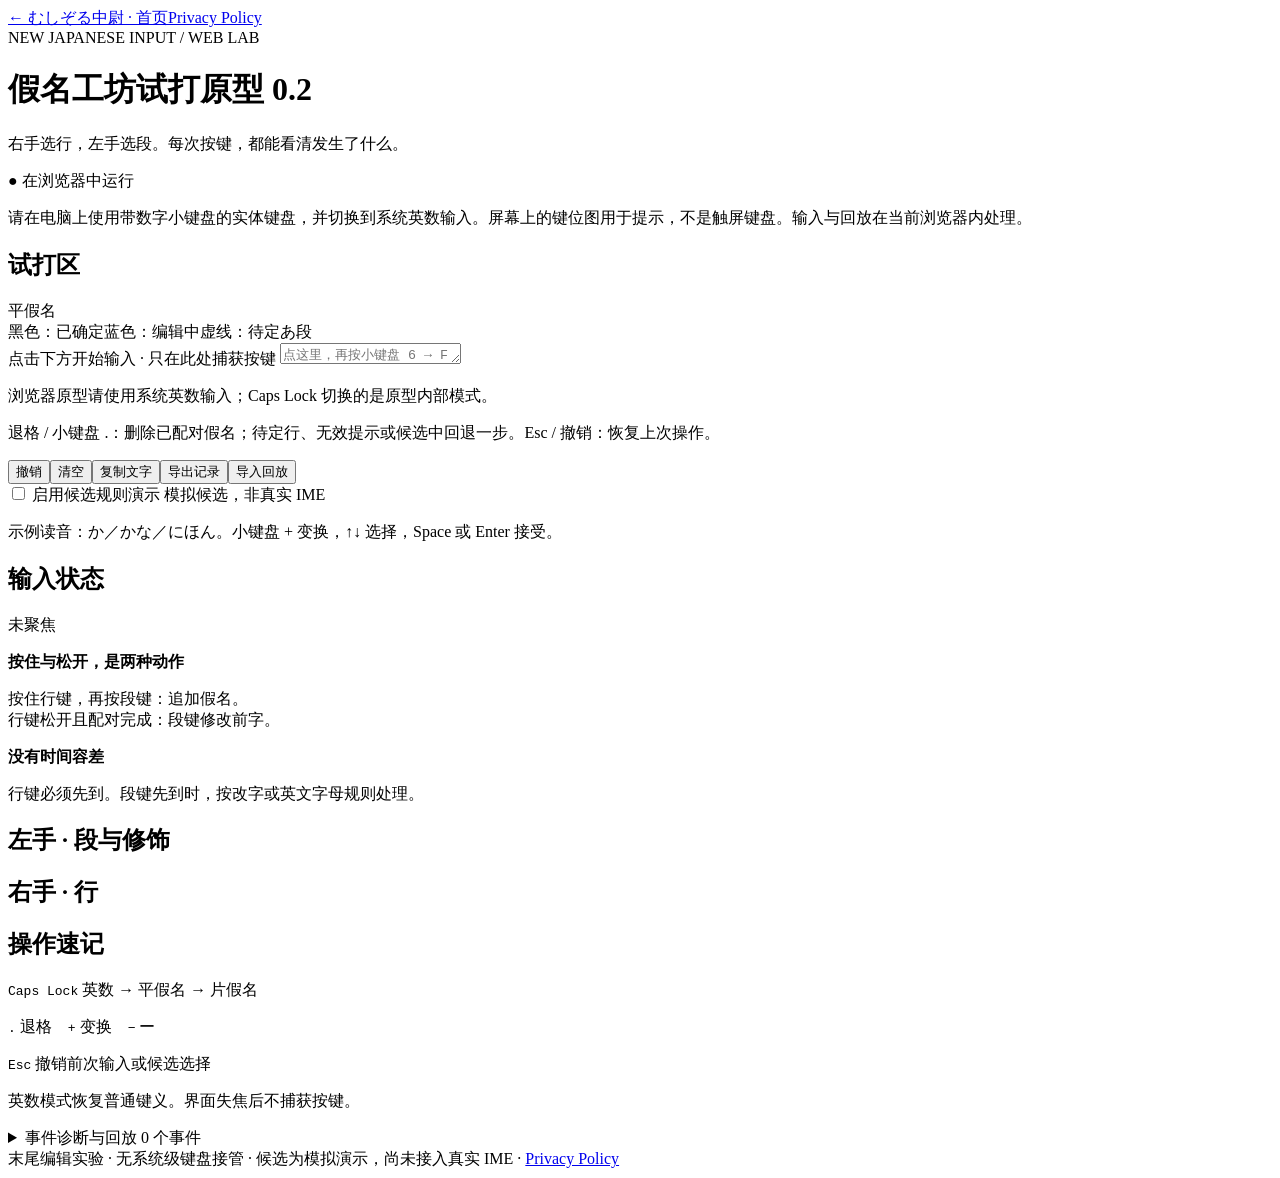
==== japanese-input/index.html @ e24f1cda "Add initial HTML structure for Japanese input tool" ====
<!doctype html>
<html lang="zh-CN"><head><meta charset="utf-8"><meta name="viewport" content="width=device-width,initial-scale=1"><title>假名工坊 · 日文输入试打 | むしぞる中尉</title><link rel="stylesheet" href="./style.css"></head>
<body><main><nav class="site-links" aria-label="站点导航"><a href="../">← むしぞる中尉 · 首页</a><a href="/privacy">Privacy Policy</a></nav>
<header><div><span class="eyebrow">NEW JAPANESE INPUT / WEB LAB</span><h1>假名工坊<span>试打原型 0.2</span></h1><p>右手选行，左手选段。每次按键，都能看清发生了什么。</p></div><div class="local">● 在浏览器中运行</div></header>
<p class="web-help">请在电脑上使用带数字小键盘的实体键盘，并切换到系统英数输入。屏幕上的键位图用于提示，不是触屏键盘。输入与回放在当前浏览器内处理。</p><section class="workspace"><div class="editor-card">
<div class="section-title"><h2>试打区</h2><span id="mode" class="badge">平假名</span></div>
<div id="output" aria-live="polite" class="output"></div>
<div class="legend"><span>黑色：已确定</span><span class="blue">蓝色：编辑中</span><span class="amber">虚线：待定あ段</span></div>
<label for="capture">点击下方开始输入 · 只在此处捕获按键</label>
<textarea id="capture" rows="1" autocomplete="off" spellcheck="false" aria-label="试打按键输入" placeholder="点这里，再按小键盘 6 → F → D，观察「か → き」"></textarea>
<p id="notice" role="status">浏览器原型请使用系统英数输入；Caps Lock 切换的是原型内部模式。</p>
<p id="log-warning" role="status" aria-live="polite"></p>
<p class="edit-help">退格 / 小键盘 .：删除已配对假名；待定行、无效提示或候选中回退一步。Esc / 撤销：恢复上次操作。</p>
<div class="toolbar"><button id="undo">撤销</button><button id="clear">清空</button><button id="copy">复制文字</button><button id="export">导出记录</button><button id="import">导入回放</button><input type="file" id="file" accept=".json" hidden></div>
<div class="candidate-panel"><label class="toggle"><input id="demo" type="checkbox"> 启用候选规则演示 <span>模拟候选，非真实 IME</span></label><p>示例读音：か／かな／にほん。小键盘 + 变换，↑↓ 选择，Space 或 Enter 接受。</p><div id="candidates"></div></div>
</div><aside><div class="section-title"><h2>输入状态</h2><span id="focus">未聚焦</span></div><dl id="status"></dl><div class="hint"><strong>按住与松开，是两种动作</strong><p>按住行键，再按段键：追加假名。<br>行键松开且配对完成：段键修改前字。</p></div><div class="hint"><strong>没有时间容差</strong><p>行键必须先到。段键先到时，按改字或英文字母规则处理。</p></div></aside></section>
<section class="keyboards"><div><h2>左手 · 段与修饰</h2><div class="left-grid" id="left-keys"></div></div><div><h2>右手 · 行</h2><div class="num-grid" id="num-keys"></div></div><div class="shortcuts"><h2>操作速记</h2><p><kbd>Caps Lock</kbd> 英数 → 平假名 → 片假名</p><p><kbd>.</kbd> 退格　<kbd>+</kbd> 变换　<kbd>−</kbd> ー</p><p><kbd>Esc</kbd> 撤销前次输入或候选选择</p><p>英数模式恢复普通键义。界面失焦后不捕获按键。</p></div></section>
<details id="diagnostics"><summary>事件诊断与回放 <span id="count">0 个事件</span></summary><pre id="log"></pre></details>
<footer>末尾编辑实验 · 无系统级键盘接管 · 候选为模拟演示，尚未接入真实 IME · <a href="/privacy">Privacy Policy</a></footer>
</main><script type="module" src="./app.mjs"></script></body></html>
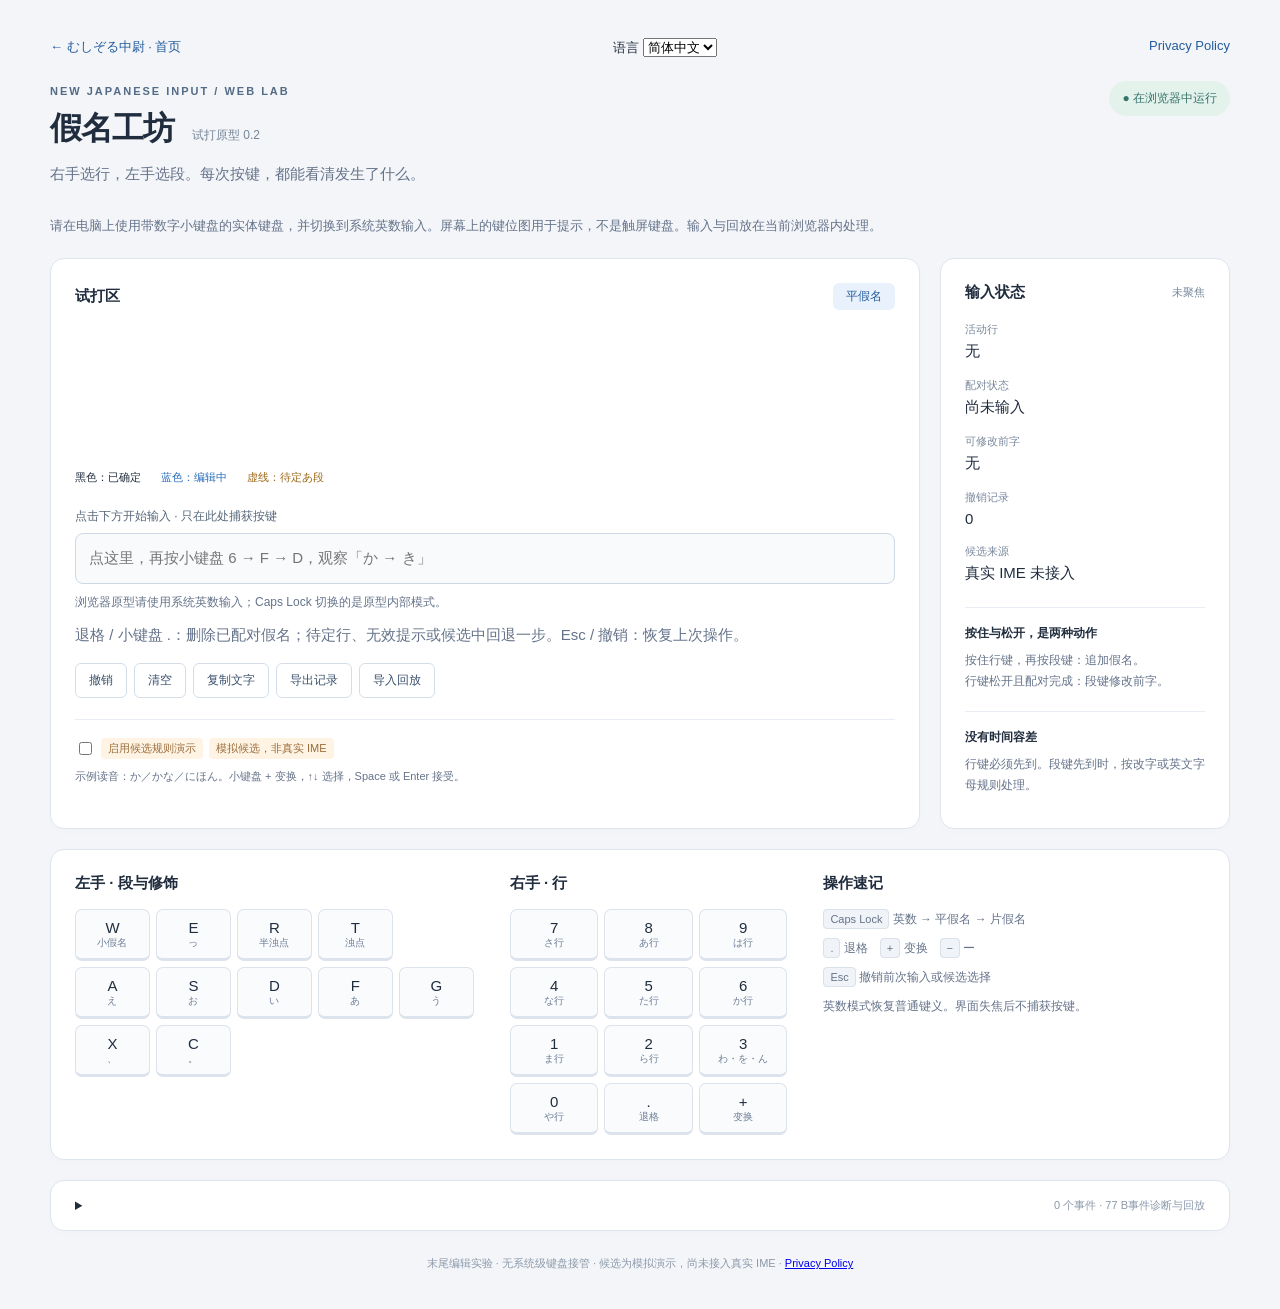
==== commit f76de3a1: "Refactor Japanese input HTML structure and content" ====
--- a/japanese-input/index.html
+++ b/japanese-input/index.html
@@ -1,20 +1,119 @@
 <!doctype html>
-<html lang="zh-CN"><head><meta charset="utf-8"><meta name="viewport" content="width=device-width,initial-scale=1"><title>假名工坊 · 日文输入试打 | むしぞる中尉</title><link rel="stylesheet" href="./style.css"></head>
-<body><main><nav class="site-links" aria-label="站点导航"><a href="../">← むしぞる中尉 · 首页</a><a href="/privacy">Privacy Policy</a></nav>
-<header><div><span class="eyebrow">NEW JAPANESE INPUT / WEB LAB</span><h1>假名工坊<span>试打原型 0.2</span></h1><p>右手选行，左手选段。每次按键，都能看清发生了什么。</p></div><div class="local">● 在浏览器中运行</div></header>
-<p class="web-help">请在电脑上使用带数字小键盘的实体键盘，并切换到系统英数输入。屏幕上的键位图用于提示，不是触屏键盘。输入与回放在当前浏览器内处理。</p><section class="workspace"><div class="editor-card">
-<div class="section-title"><h2>试打区</h2><span id="mode" class="badge">平假名</span></div>
+<html lang="zh-CN">
+
+<head>
+  <meta charset="utf-8">
+  <meta name="viewport" content="width=device-width,initial-scale=1">
+  <title>假名工坊 · 日文输入试打 | むしぞる中尉</title>
+  <link rel="stylesheet" href="./style.css">
+</head>
+
+<body>
+  <main>
+    <nav class="site-links" id="top-nav" aria-label="站点导航">
+      <a id="site-home" href="../">← むしぞる中尉 · 首页</a>
+      <div class="language-picker">
+        <label for="language-select" id="language-label">语言</label>
+        <select id="language-select" aria-label="语言选择">
+          <option value="zh-Hans">简体中文</option>
+          <option value="zh-Hant">繁體中文</option>
+          <option value="ja">日本語</option>
+          <option value="en">English</option>
+          <option value="es">Español</option>
+          <option value="ko">한국어</option>
+        </select>
+      </div>
+      <a id="top-privacy" href="/privacy">Privacy Policy</a>
+    </nav>
+
+    <header>
+      <div>
+        <span class="eyebrow" id="page-eyebrow">NEW JAPANESE INPUT / WEB LAB</span>
+        <h1 id="page-title">假名工坊<span id="prototype-version">试打原型 0.2</span></h1>
+        <p id="page-lead">右手选行，左手选段。每次按键，都能看清发生了什么。</p>
+      </div>
+      <div class="local" id="local-status">● 在浏览器中运行</div>
+    </header>
+
+    <p class="web-help" id="web-help">请在电脑上使用带数字小键盘的实体键盘，并切换到系统英数输入。屏幕上的键位图用于提示，不是触屏键盘。输入与回放在当前浏览器内处理。</p>
+    <section class="workspace">
+      <div class="editor-card">
+        <div class="section-title">
+          <h2 id="trial-title">试打区</h2>
+          <span id="mode" class="badge">平假名</span>
+        </div>
 <div id="output" aria-live="polite" class="output"></div>
-<div class="legend"><span>黑色：已确定</span><span class="blue">蓝色：编辑中</span><span class="amber">虚线：待定あ段</span></div>
-<label for="capture">点击下方开始输入 · 只在此处捕获按键</label>
-<textarea id="capture" rows="1" autocomplete="off" spellcheck="false" aria-label="试打按键输入" placeholder="点这里，再按小键盘 6 → F → D，观察「か → き」"></textarea>
-<p id="notice" role="status">浏览器原型请使用系统英数输入；Caps Lock 切换的是原型内部模式。</p>
-<p id="log-warning" role="status" aria-live="polite"></p>
-<p class="edit-help">退格 / 小键盘 .：删除已配对假名；待定行、无效提示或候选中回退一步。Esc / 撤销：恢复上次操作。</p>
-<div class="toolbar"><button id="undo">撤销</button><button id="clear">清空</button><button id="copy">复制文字</button><button id="export">导出记录</button><button id="import">导入回放</button><input type="file" id="file" accept=".json" hidden></div>
-<div class="candidate-panel"><label class="toggle"><input id="demo" type="checkbox"> 启用候选规则演示 <span>模拟候选，非真实 IME</span></label><p>示例读音：か／かな／にほん。小键盘 + 变换，↑↓ 选择，Space 或 Enter 接受。</p><div id="candidates"></div></div>
-</div><aside><div class="section-title"><h2>输入状态</h2><span id="focus">未聚焦</span></div><dl id="status"></dl><div class="hint"><strong>按住与松开，是两种动作</strong><p>按住行键，再按段键：追加假名。<br>行键松开且配对完成：段键修改前字。</p></div><div class="hint"><strong>没有时间容差</strong><p>行键必须先到。段键先到时，按改字或英文字母规则处理。</p></div></aside></section>
-<section class="keyboards"><div><h2>左手 · 段与修饰</h2><div class="left-grid" id="left-keys"></div></div><div><h2>右手 · 行</h2><div class="num-grid" id="num-keys"></div></div><div class="shortcuts"><h2>操作速记</h2><p><kbd>Caps Lock</kbd> 英数 → 平假名 → 片假名</p><p><kbd>.</kbd> 退格　<kbd>+</kbd> 变换　<kbd>−</kbd> ー</p><p><kbd>Esc</kbd> 撤销前次输入或候选选择</p><p>英数模式恢复普通键义。界面失焦后不捕获按键。</p></div></section>
-<details id="diagnostics"><summary>事件诊断与回放 <span id="count">0 个事件</span></summary><pre id="log"></pre></details>
-<footer>末尾编辑实验 · 无系统级键盘接管 · 候选为模拟演示，尚未接入真实 IME · <a href="/privacy">Privacy Policy</a></footer>
-</main><script type="module" src="./app.mjs"></script></body></html>
+        <div class="legend"><span id="legend-committed">黑色：已确定</span><span id="legend-editing" class="blue">蓝色：编辑中</span><span id="legend-pending" class="amber">虚线：待定あ段</span></div>
+        <label id="capture-label" for="capture">点击下方开始输入 · 只在此处捕获按键</label>
+        <textarea id="capture" rows="1" autocomplete="off" spellcheck="false" aria-label="试打按键输入" placeholder="点这里，再按小键盘 6 → F → D，观察「か → き」"></textarea>
+        <p id="notice" role="status">浏览器原型请使用系统英数输入；Caps Lock 切换的是原型内部模式。</p>
+        <p id="log-warning" role="status" aria-live="polite"></p>
+        <p class="edit-help" id="edit-help">退格 / 小键盘 .：删除已配对假名；待定行、无效提示或候选中回退一步。Esc / 撤销：恢复上次操作。</p>
+        <div class="toolbar">
+          <button id="undo">撤销</button>
+          <button id="clear">清空</button>
+          <button id="copy">复制文字</button>
+          <button id="export">导出记录</button>
+          <button id="import">导入回放</button>
+          <input type="file" id="file" accept=".json" hidden>
+        </div>
+        <div class="candidate-panel">
+          <label class="toggle">
+            <input id="demo" type="checkbox">
+            <span id="candidate-label">启用候选规则演示</span>
+            <span id="candidate-badge">模拟候选，非真实 IME</span>
+          </label>
+          <p id="candidate-help">示例读音：か／かな／にほん。小键盘 + 变换，↑↓ 选择，Space 或 Enter 接受。</p>
+          <div id="candidates"></div>
+        </div>
+      </div>
+
+      <aside>
+        <div class="section-title">
+          <h2 id="status-title">输入状态</h2>
+          <span id="focus">未聚焦</span>
+        </div>
+        <dl id="status"></dl>
+        <div class="hint">
+          <strong id="hint-actions-title">按住与松开，是两种动作</strong>
+          <p id="hint-actions">按住行键，再按段键：追加假名。<br>行键松开且配对完成：段键修改前字。</p>
+        </div>
+        <div class="hint">
+          <strong id="hint-order-title">没有时间容差</strong>
+          <p id="hint-order">行键必须先到。段键先到时，按改字或英文字母规则处理。</p>
+        </div>
+      </aside>
+    </section>
+
+    <section class="keyboards">
+      <div>
+        <h2 id="left-title">左手 · 段与修饰</h2>
+        <div class="left-grid" id="left-keys"></div>
+      </div>
+      <div>
+        <h2 id="right-title">右手 · 行</h2>
+        <div class="num-grid" id="num-keys"></div>
+      </div>
+      <div class="shortcuts">
+        <h2 id="shortcuts-title">操作速记</h2>
+        <p id="shortcut-mode"><kbd>Caps Lock</kbd> 英数 → 平假名 → 片假名</p>
+        <p id="shortcut-keys"><kbd>.</kbd> 退格　<kbd>+</kbd> 变换　<kbd>−</kbd> ー</p>
+        <p id="shortcut-undo"><kbd>Esc</kbd> 撤销前次输入或候选选择</p>
+        <p id="shortcut-focus">英数模式恢复普通键义。界面失焦后不捕获按键。</p>
+      </div>
+    </section>
+
+    <details id="diagnostics">
+      <summary><span id="diagnostics-title">事件诊断与回放</span> <span id="count">0 个事件</span></summary>
+      <pre id="log"></pre>
+    </details>
+
+    <footer>
+      <span id="footer-text">末尾编辑实验 · 无系统级键盘接管 · 候选为模拟演示，尚未接入真实 IME · </span>
+      <a id="footer-privacy" href="/privacy">Privacy Policy</a>
+    </footer>
+  </main>
+  <script type="module" src="./app.mjs"></script>
+</body>
+
+</html>
--- a/japanese-input/style.css
+++ b/japanese-input/style.css
@@ -0,0 +1,3 @@
+:root{font-family:'Segoe UI','Microsoft YaHei',sans-serif;color:#202d3e;background:#f3f5f8;font-size:15px}*{box-sizing:border-box}body{margin:0}main{max-width:1240px;margin:0 auto;padding:38px 30px}header{display:flex;justify-content:space-between;align-items:flex-start;margin-bottom:28px}.eyebrow{font-size:11px;letter-spacing:2px;color:#536b86;font-weight:700}h1{font-size:32px;margin:9px 0 10px;letter-spacing:-1px}h1 span{font-size:12px;color:#758599;letter-spacing:0;margin-left:18px;font-weight:400}p{line-height:1.75;color:#65738a;margin:8px 0}header p{margin:0}.local{color:#36746b;font-size:12px;background:#e4f2ec;padding:9px 13px;border-radius:30px}.workspace{display:grid;grid-template-columns:minmax(0,1fr) 290px;gap:20px}.editor-card,aside,.keyboards,details{background:white;border:1px solid #dfe5ed;border-radius:14px;padding:24px;box-shadow:0 3px 12px #14273f03}.section-title{display:flex;align-items:center;justify-content:space-between;margin-bottom:12px}h2{font-size:15px;margin:0 0 16px}.section-title h2{margin:0}.badge{color:#245c9c;background:#e9f1fc;padding:5px 13px;border-radius:6px;font-size:12px}.output{min-height:148px;max-height:300px;overflow:auto;padding:20px 4px;font-family:'Yu Gothic','Microsoft YaHei',sans-serif;font-size:29px;white-space:pre-wrap;overflow-wrap:anywhere;line-height:1.65}.output:empty:before{content:'从一个假名开始。';color:#c3ccd8;font-size:25px}.editing,.blue{color:#296cbb}.pending{color:#9d6a1c;border-bottom:2px dashed #c79542}.suffix{color:#b34845;background:#fff0ec;border-radius:3px}.amber{color:#9d6a1c}.legend{display:flex;gap:20px;font-size:11px;margin-bottom:23px}label[for=capture]{display:block;font-size:12px;color:#56677a;margin-bottom:8px}textarea{display:block;width:100%;resize:none;padding:13px;border-radius:8px;border:1px solid #cdd8e4;background:#f8fafc;color:#263a53;font:inherit;line-height:1.5}textarea:focus{outline:2px solid #639bdd;outline-offset:2px}#notice{font-size:12px;min-height:22px}.toolbar{display:flex;gap:7px;flex-wrap:wrap;margin:15px 0 21px}button{background:white;border:1px solid #d5dee8;border-radius:6px;padding:8px 13px;color:#3b506b;font:inherit;font-size:12px;cursor:pointer}button:hover{background:#edf4fd;border-color:#9bb9df}.candidate-panel{border-top:1px solid #e8edf3;padding-top:18px}.toggle{display:flex;gap:6px;align-items:center;font-size:13px;flex-wrap:wrap}.toggle span{font-size:11px;color:#9a6c3c;background:#fff4e4;padding:3px 7px;border-radius:4px}.candidate-panel p{font-size:11px}.candidate{display:inline-block;margin:5px 6px 0 0;padding:7px 13px;background:#f0f3f7;border-radius:5px}.candidate.selected{background:#2869b5;color:white}#focus{font-size:11px;color:#75869b}dl{margin:20px 0 24px}dt{font-size:11px;color:#7a899d;margin-top:17px}dd{font-size:15px;margin:5px 0;overflow-wrap:anywhere}.hint{border-top:1px solid #e8edf3;padding-top:15px;margin-top:19px}.hint strong{font-size:12px}.hint p{font-size:12px}.keyboards{display:grid;grid-template-columns:1.15fr .8fr 1.1fr;gap:36px;margin-top:20px}.left-grid{display:grid;grid-template-columns:repeat(5,1fr);gap:6px}.num-grid{display:grid;grid-template-columns:repeat(3,1fr);gap:6px}.key{height:52px;border:1px solid #dce3ec;border-bottom:3px solid #dce3ec;border-radius:7px;display:flex;flex-direction:column;align-items:center;justify-content:center;background:#fafbfd;font-size:12px;transition:background .05s}.key strong{font-size:15px;font-weight:500}.key small{font-size:10px;color:#6c7e96}.key.held{background:#d7e9ff;border-color:#6996cf}.key.spacer{visibility:hidden}.shortcuts p{font-size:12px}kbd{font:11px 'Segoe UI',sans-serif;background:#f0f3f7;padding:3px 6px;border:1px solid #dae1e9;border-radius:4px}details{margin-top:20px;padding:17px 24px}summary{cursor:pointer;font-size:13px}summary span{float:right;color:#8c99ab;font-size:11px}pre{font-size:11px;max-height:340px;overflow:auto;white-space:pre-wrap;line-height:1.6;color:#50647d}footer{text-align:center;font-size:11px;color:#8d9aab;margin-top:25px}@media(max-width:850px){main{padding:20px 14px}.workspace{grid-template-columns:1fr}aside{display:none}.keyboards{grid-template-columns:1fr 1fr}.shortcuts{grid-column:1/-1}h1 span{display:block;margin:5px 0}.local{white-space:nowrap}.legend{gap:10px}}
+#log-warning{display:none;font-size:12px;min-height:0;color:#a0432e;background:#fff1eb;border-left:3px solid #d66a4e;padding:7px 9px;border-radius:3px}#log-warning:not(:empty){display:block}
+.site-links{display:flex;justify-content:space-between;gap:16px;margin-bottom:24px;font-size:13px}.site-links a{color:#245c9c;text-decoration:none}.site-links a:hover{text-decoration:underline}.web-help{margin:0 0 20px;font-size:13px}
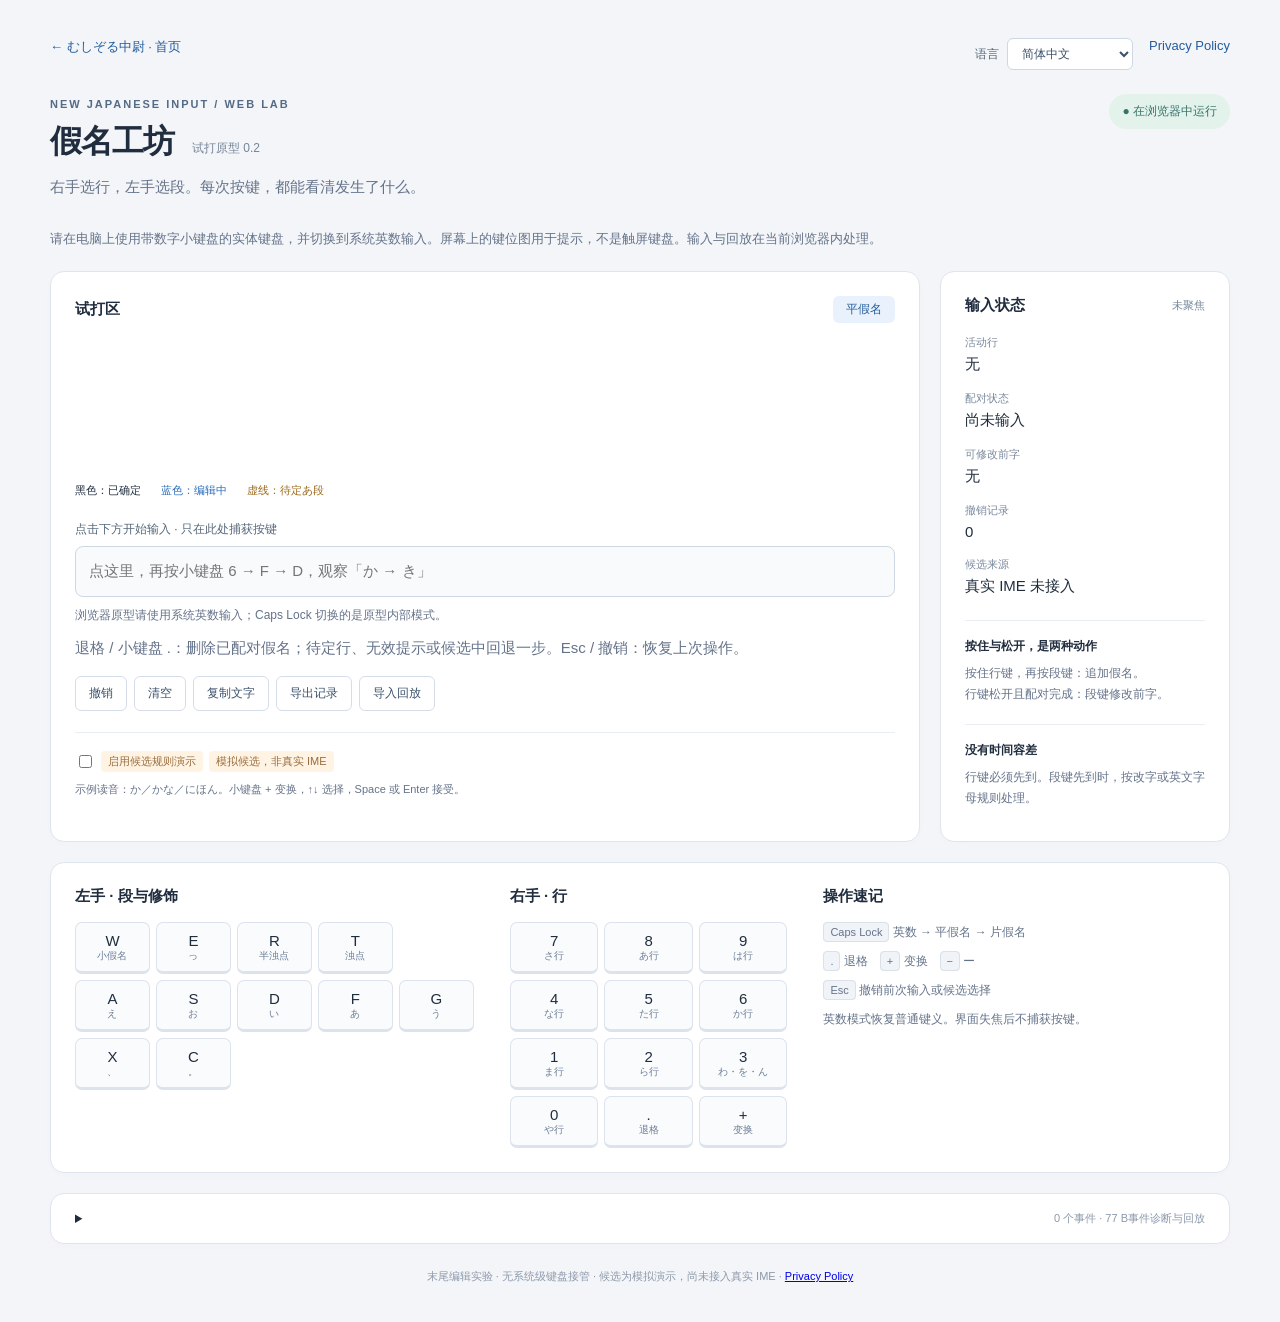
==== commit a2d7adf5: "Reorder language options in language picker" ====
--- a/japanese-input/index.html
+++ b/japanese-input/index.html
@@ -15,11 +15,11 @@
       <div class="language-picker">
         <label for="language-select" id="language-label">语言</label>
         <select id="language-select" aria-label="语言选择">
-          <option value="zh-Hans">简体中文</option>
-          <option value="zh-Hant">繁體中文</option>
           <option value="ja">日本語</option>
           <option value="en">English</option>
           <option value="es">Español</option>
+          <option value="zh-Hant">繁體中文</option>
+          <option value="zh-Hans">简体中文</option>
           <option value="ko">한국어</option>
         </select>
       </div>
--- a/japanese-input/style.css
+++ b/japanese-input/style.css
@@ -1,3 +1,4 @@
-:root{font-family:'Segoe UI','Microsoft YaHei',sans-serif;color:#202d3e;background:#f3f5f8;font-size:15px}*{box-sizing:border-box}body{margin:0}main{max-width:1240px;margin:0 auto;padding:38px 30px}header{display:flex;justify-content:space-between;align-items:flex-start;margin-bottom:28px}.eyebrow{font-size:11px;letter-spacing:2px;color:#536b86;font-weight:700}h1{font-size:32px;margin:9px 0 10px;letter-spacing:-1px}h1 span{font-size:12px;color:#758599;letter-spacing:0;margin-left:18px;font-weight:400}p{line-height:1.75;color:#65738a;margin:8px 0}header p{margin:0}.local{color:#36746b;font-size:12px;background:#e4f2ec;padding:9px 13px;border-radius:30px}.workspace{display:grid;grid-template-columns:minmax(0,1fr) 290px;gap:20px}.editor-card,aside,.keyboards,details{background:white;border:1px solid #dfe5ed;border-radius:14px;padding:24px;box-shadow:0 3px 12px #14273f03}.section-title{display:flex;align-items:center;justify-content:space-between;margin-bottom:12px}h2{font-size:15px;margin:0 0 16px}.section-title h2{margin:0}.badge{color:#245c9c;background:#e9f1fc;padding:5px 13px;border-radius:6px;font-size:12px}.output{min-height:148px;max-height:300px;overflow:auto;padding:20px 4px;font-family:'Yu Gothic','Microsoft YaHei',sans-serif;font-size:29px;white-space:pre-wrap;overflow-wrap:anywhere;line-height:1.65}.output:empty:before{content:'从一个假名开始。';color:#c3ccd8;font-size:25px}.editing,.blue{color:#296cbb}.pending{color:#9d6a1c;border-bottom:2px dashed #c79542}.suffix{color:#b34845;background:#fff0ec;border-radius:3px}.amber{color:#9d6a1c}.legend{display:flex;gap:20px;font-size:11px;margin-bottom:23px}label[for=capture]{display:block;font-size:12px;color:#56677a;margin-bottom:8px}textarea{display:block;width:100%;resize:none;padding:13px;border-radius:8px;border:1px solid #cdd8e4;background:#f8fafc;color:#263a53;font:inherit;line-height:1.5}textarea:focus{outline:2px solid #639bdd;outline-offset:2px}#notice{font-size:12px;min-height:22px}.toolbar{display:flex;gap:7px;flex-wrap:wrap;margin:15px 0 21px}button{background:white;border:1px solid #d5dee8;border-radius:6px;padding:8px 13px;color:#3b506b;font:inherit;font-size:12px;cursor:pointer}button:hover{background:#edf4fd;border-color:#9bb9df}.candidate-panel{border-top:1px solid #e8edf3;padding-top:18px}.toggle{display:flex;gap:6px;align-items:center;font-size:13px;flex-wrap:wrap}.toggle span{font-size:11px;color:#9a6c3c;background:#fff4e4;padding:3px 7px;border-radius:4px}.candidate-panel p{font-size:11px}.candidate{display:inline-block;margin:5px 6px 0 0;padding:7px 13px;background:#f0f3f7;border-radius:5px}.candidate.selected{background:#2869b5;color:white}#focus{font-size:11px;color:#75869b}dl{margin:20px 0 24px}dt{font-size:11px;color:#7a899d;margin-top:17px}dd{font-size:15px;margin:5px 0;overflow-wrap:anywhere}.hint{border-top:1px solid #e8edf3;padding-top:15px;margin-top:19px}.hint strong{font-size:12px}.hint p{font-size:12px}.keyboards{display:grid;grid-template-columns:1.15fr .8fr 1.1fr;gap:36px;margin-top:20px}.left-grid{display:grid;grid-template-columns:repeat(5,1fr);gap:6px}.num-grid{display:grid;grid-template-columns:repeat(3,1fr);gap:6px}.key{height:52px;border:1px solid #dce3ec;border-bottom:3px solid #dce3ec;border-radius:7px;display:flex;flex-direction:column;align-items:center;justify-content:center;background:#fafbfd;font-size:12px;transition:background .05s}.key strong{font-size:15px;font-weight:500}.key small{font-size:10px;color:#6c7e96}.key.held{background:#d7e9ff;border-color:#6996cf}.key.spacer{visibility:hidden}.shortcuts p{font-size:12px}kbd{font:11px 'Segoe UI',sans-serif;background:#f0f3f7;padding:3px 6px;border:1px solid #dae1e9;border-radius:4px}details{margin-top:20px;padding:17px 24px}summary{cursor:pointer;font-size:13px}summary span{float:right;color:#8c99ab;font-size:11px}pre{font-size:11px;max-height:340px;overflow:auto;white-space:pre-wrap;line-height:1.6;color:#50647d}footer{text-align:center;font-size:11px;color:#8d9aab;margin-top:25px}@media(max-width:850px){main{padding:20px 14px}.workspace{grid-template-columns:1fr}aside{display:none}.keyboards{grid-template-columns:1fr 1fr}.shortcuts{grid-column:1/-1}h1 span{display:block;margin:5px 0}.local{white-space:nowrap}.legend{gap:10px}}
+:root{font-family:'Segoe UI','Microsoft YaHei',sans-serif;color:#202d3e;background:#f3f5f8;font-size:15px}*{box-sizing:border-box}body{margin:0}main{max-width:1240px;margin:0 auto;padding:38px 30px}header{display:flex;justify-content:space-between;align-items:flex-start;margin-bottom:28px}.eyebrow{font-size:11px;letter-spacing:2px;color:#536b86;font-weight:700}h1{font-size:32px;margin:9px 0 10px;letter-spacing:-1px}h1 span{font-size:12px;color:#758599;letter-spacing:0;margin-left:18px;font-weight:400}p{line-height:1.75;color:#65738a;margin:8px 0}header p{margin:0}.local{color:#36746b;font-size:12px;background:#e4f2ec;padding:9px 13px;border-radius:30px}.workspace{display:grid;grid-template-columns:minmax(0,1fr) 290px;gap:20px}.editor-card,aside,.keyboards,details{background:white;border:1px solid #dfe5ed;border-radius:14px;padding:24px;box-shadow:0 3px 12px #14273f03}.section-title{display:flex;align-items:center;justify-content:space-between;margin-bottom:12px}h2{font-size:15px;margin:0 0 16px}.section-title h2{margin:0}.badge{color:#245c9c;background:#e9f1fc;padding:5px 13px;border-radius:6px;font-size:12px}.output{min-height:148px;max-height:300px;overflow:auto;padding:20px 4px;font-family:'Yu Gothic','Microsoft YaHei',sans-serif;font-size:29px;white-space:pre-wrap;overflow-wrap:anywhere;line-height:1.65}.output:empty:before{content:attr(data-empty);color:#c3ccd8;font-size:25px}.editing,.blue{color:#296cbb}.pending{color:#9d6a1c;border-bottom:2px dashed #c79542}.suffix{color:#b34845;background:#fff0ec;border-radius:3px}.amber{color:#9d6a1c}.legend{display:flex;gap:20px;font-size:11px;margin-bottom:23px}label[for=capture]{display:block;font-size:12px;color:#56677a;margin-bottom:8px}textarea{display:block;width:100%;resize:none;padding:13px;border-radius:8px;border:1px solid #cdd8e4;background:#f8fafc;color:#263a53;font:inherit;line-height:1.5}textarea:focus{outline:2px solid #639bdd;outline-offset:2px}#notice{font-size:12px;min-height:22px}.toolbar{display:flex;gap:7px;flex-wrap:wrap;margin:15px 0 21px}button{background:white;border:1px solid #d5dee8;border-radius:6px;padding:8px 13px;color:#3b506b;font:inherit;font-size:12px;cursor:pointer}button:hover{background:#edf4fd;border-color:#9bb9df}.candidate-panel{border-top:1px solid #e8edf3;padding-top:18px}.toggle{display:flex;gap:6px;align-items:center;font-size:13px;flex-wrap:wrap}.toggle span{font-size:11px;color:#9a6c3c;background:#fff4e4;padding:3px 7px;border-radius:4px}.candidate-panel p{font-size:11px}.candidate{display:inline-block;margin:5px 6px 0 0;padding:7px 13px;background:#f0f3f7;border-radius:5px}.candidate.selected{background:#2869b5;color:white}#focus{font-size:11px;color:#75869b}dl{margin:20px 0 24px}dt{font-size:11px;color:#7a899d;margin-top:17px}dd{font-size:15px;margin:5px 0;overflow-wrap:anywhere}.hint{border-top:1px solid #e8edf3;padding-top:15px;margin-top:19px}.hint strong{font-size:12px}.hint p{font-size:12px}.keyboards{display:grid;grid-template-columns:1.15fr .8fr 1.1fr;gap:36px;margin-top:20px}.left-grid{display:grid;grid-template-columns:repeat(5,1fr);gap:6px}.num-grid{display:grid;grid-template-columns:repeat(3,1fr);gap:6px}.key{height:52px;border:1px solid #dce3ec;border-bottom:3px solid #dce3ec;border-radius:7px;display:flex;flex-direction:column;align-items:center;justify-content:center;background:#fafbfd;font-size:12px;transition:background .05s}.key strong{font-size:15px;font-weight:500}.key small{font-size:10px;color:#6c7e96}.key.held{background:#d7e9ff;border-color:#6996cf}.key.spacer{visibility:hidden}.shortcuts p{font-size:12px}kbd{font:11px 'Segoe UI',sans-serif;background:#f0f3f7;padding:3px 6px;border:1px solid #dae1e9;border-radius:4px}details{margin-top:20px;padding:17px 24px}summary{cursor:pointer;font-size:13px}summary span{float:right;color:#8c99ab;font-size:11px}pre{font-size:11px;max-height:340px;overflow:auto;white-space:pre-wrap;line-height:1.6;color:#50647d}footer{text-align:center;font-size:11px;color:#8d9aab;margin-top:25px}@media(max-width:850px){main{padding:20px 14px}.workspace{grid-template-columns:1fr}aside{display:none}.keyboards{grid-template-columns:1fr 1fr}.shortcuts{grid-column:1/-1}h1 span{display:block;margin:5px 0}.local{white-space:nowrap}.legend{gap:10px}}
 #log-warning{display:none;font-size:12px;min-height:0;color:#a0432e;background:#fff1eb;border-left:3px solid #d66a4e;padding:7px 9px;border-radius:3px}#log-warning:not(:empty){display:block}
 .site-links{display:flex;justify-content:space-between;gap:16px;margin-bottom:24px;font-size:13px}.site-links a{color:#245c9c;text-decoration:none}.site-links a:hover{text-decoration:underline}.web-help{margin:0 0 20px;font-size:13px}
+.language-picker{display:flex;align-items:center;gap:8px;margin-left:auto}.language-picker label{font-size:12px;color:#56677a}.language-picker select{appearance:auto;min-width:126px;padding:7px 27px 7px 10px;border:1px solid #cdd8e4;border-radius:6px;background:#fff;color:#3b506b;font:inherit;font-size:12px}.language-picker select:focus{outline:2px solid #639bdd;outline-offset:2px}@media(max-width:850px){.site-links{align-items:flex-start;flex-wrap:wrap}.language-picker{order:3;width:100%;margin-left:0}.language-picker select{flex:1;max-width:240px}}
